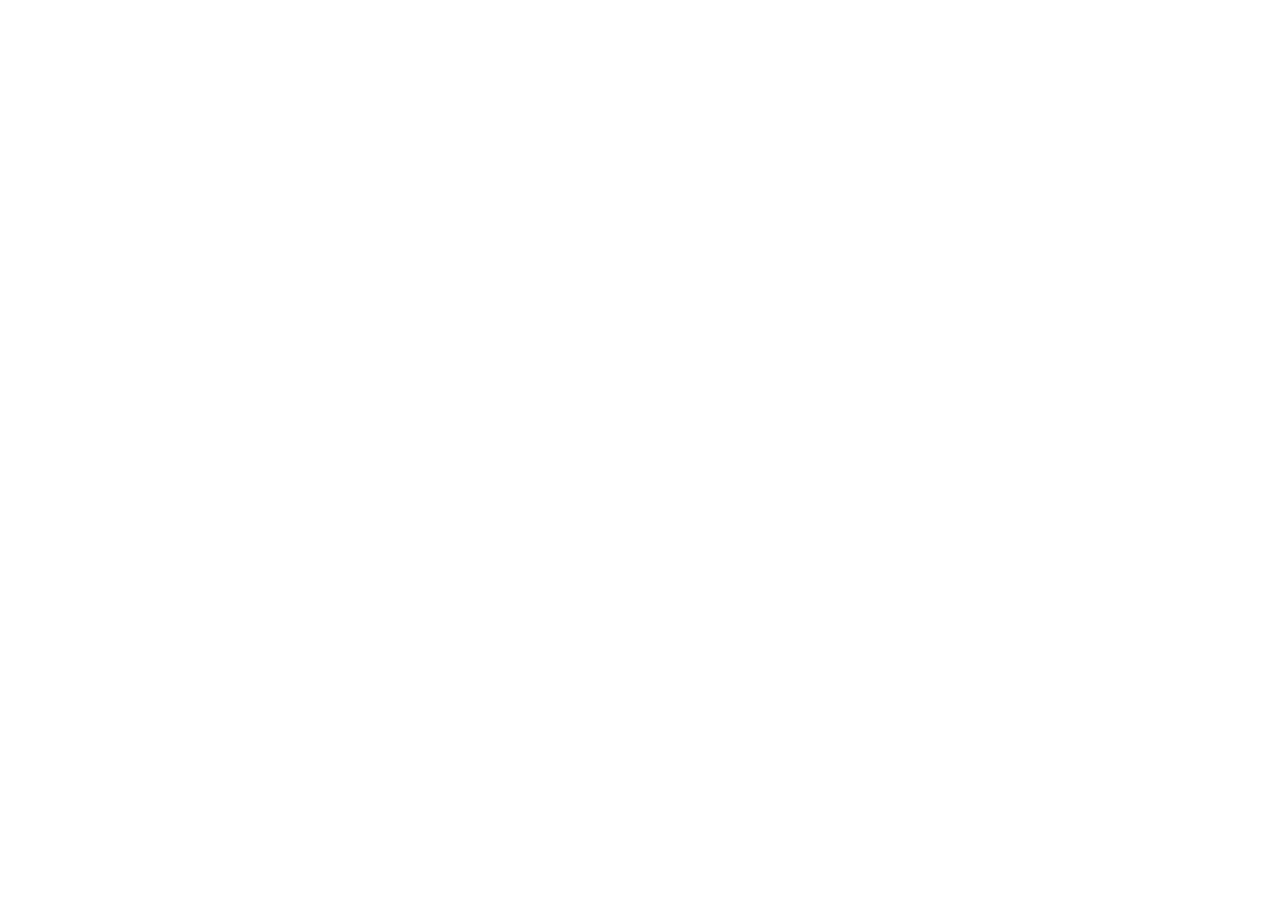
==== digi_fab/4.html @ 652f7cb3 "work31" ====
<!DOCTYPE html>
<html lang="jp">
<head>
    <meta charset="UTF-8">
    <title>レーザーカット</title>

    <link href="https://fonts.googleapis.com/css2?family=Baloo+2:wght@400;700;800&display=swap" rel="stylesheet">
       <link rel="stylesheet" href="css/style.css">
</head>
<body>
   
</body>
</html>
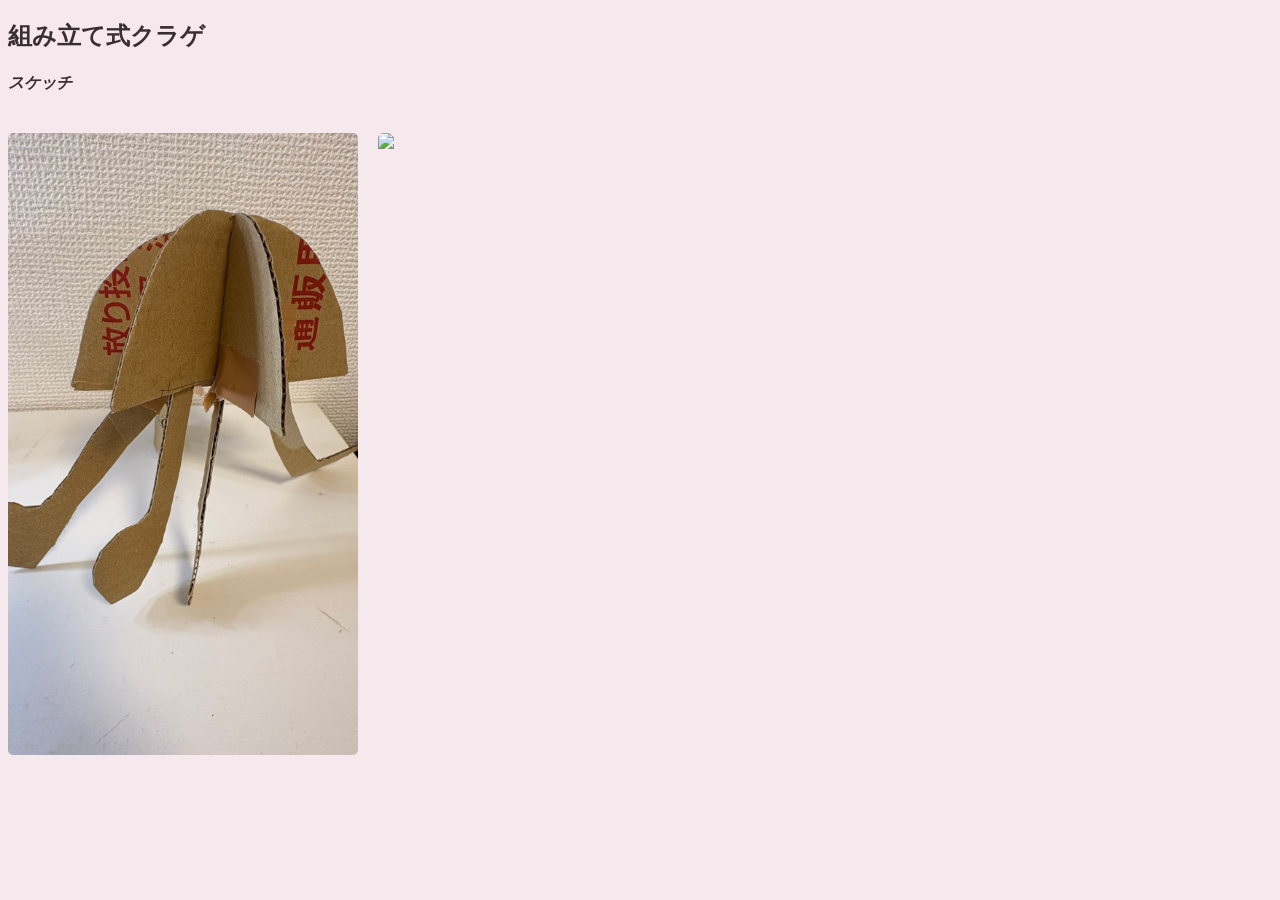
==== commit 29f5e388: "work32" ====
--- a/digi_fab/4.html
+++ b/digi_fab/4.html
@@ -5,9 +5,16 @@
     <title>レーザーカット</title>
 
     <link href="https://fonts.googleapis.com/css2?family=Baloo+2:wght@400;700;800&display=swap" rel="stylesheet">
-       <link rel="stylesheet" href="css/style.css">
+       <link rel="stylesheet" href="css/4html.css">
 </head>
 <body>
-   
+   <h2>組み立て式クラゲ</h2>
+<h4><em>スケッチ</em></h4><br>
+   <div class="image-container">
+    <img src="./images/段ボール.jpg" alt="写真1">
+    <img src=" alt="写真2">
+</div><br>
+
+
 </body>
 </html>
--- a/digi_fab/css/4html.css
+++ b/digi_fab/css/4html.css
@@ -0,0 +1,17 @@
+body {
+  background-color: #f6e9ee;
+  color: #382f33;
+}
+
+.image-container {
+    display: flex;
+    justify-content: flex-start;
+    gap: 20px;
+}
+
+.image-container img {
+    width: 350px;
+    height: auto;
+    object-fit: contain;
+    border-radius: 5px;
+}
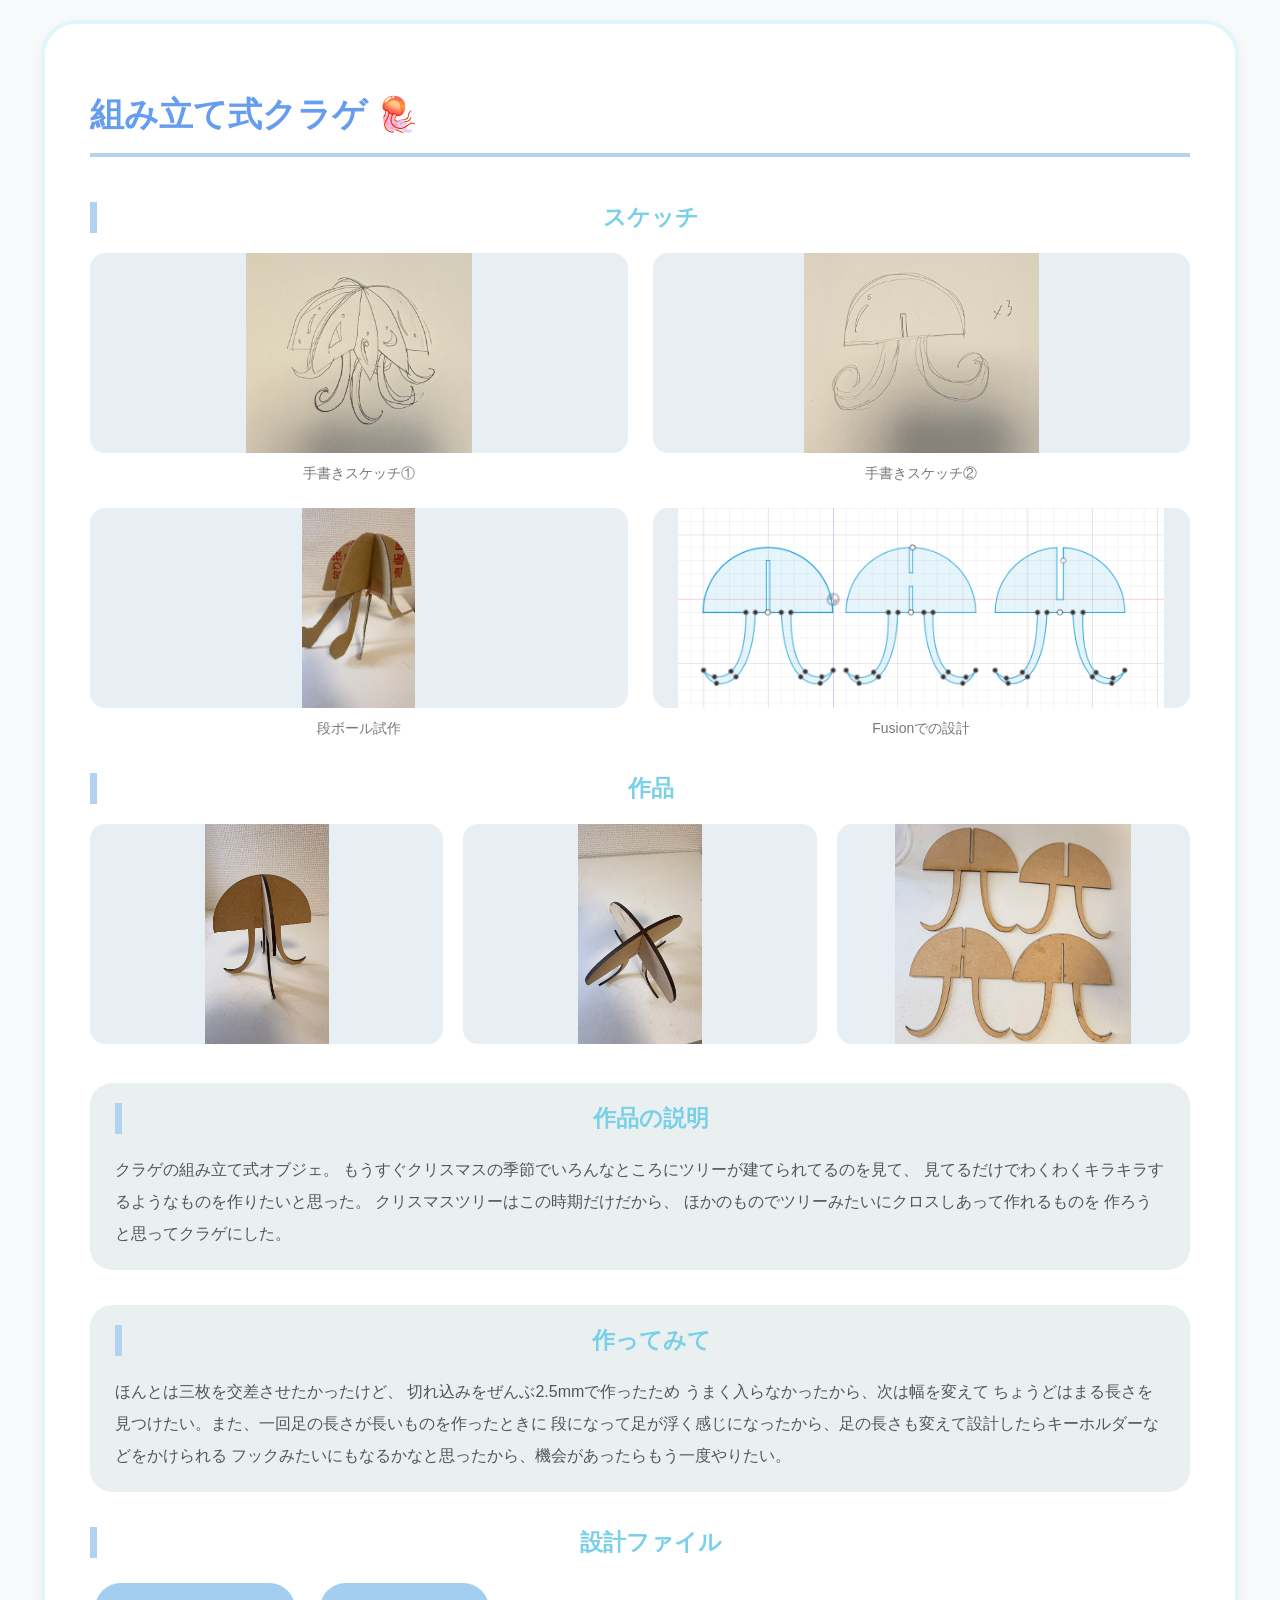
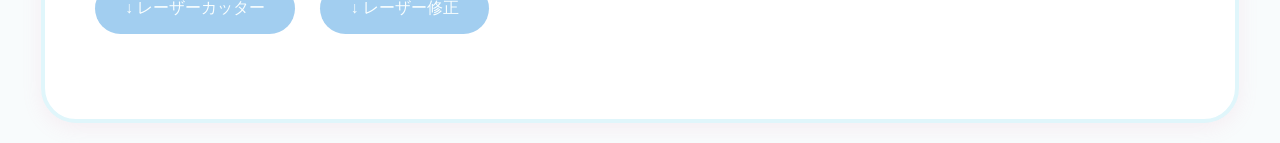
==== commit 5b484233: "work33" ====
--- a/digi_fab/4.html
+++ b/digi_fab/4.html
@@ -7,14 +7,103 @@
     <link href="https://fonts.googleapis.com/css2?family=Baloo+2:wght@400;700;800&display=swap" rel="stylesheet">
        <link rel="stylesheet" href="css/4html.css">
 </head>
+
 <body>
-   <h2>組み立て式クラゲ</h2>
-<h4><em>スケッチ</em></h4><br>
-   <div class="image-container">
-    <img src="./images/段ボール.jpg" alt="写真1">
-    <img src=" alt="写真2">
-</div><br>
 
+<main class="page">
+
+  <h1>組み立て式クラゲ 🪼</h1>
+
+  <!-- スケッチ -->
+  <section>
+    <h2>スケッチ</h2>
+
+    <div class="sketch-grid">
+      <figure>
+        <img src="./images/スケッチ1.jpg" alt="手書きスケッチ">
+        <figcaption>手書きスケッチ①</figcaption>
+      </figure>
+
+      <figure>
+        <img src="./images/スケッチ2.jpg" alt="手書きスケッチ">
+        <figcaption>手書きスケッチ②</figcaption>
+      </figure>
+
+      <figure>
+        <img src="./images/段ボール.jpg" alt="段ボール試作">
+        <figcaption>段ボール試作</figcaption>
+      </figure>
+
+      <figure>
+        <img src="./images/スクリーンショット 2026-11-09 173609.png"
+             alt="Fusionでの設計">
+        <figcaption>Fusionでの設計</figcaption>
+      </figure>
+    </div>
+  </section>
+
+  <!-- 作品 -->
+  <section>
+    <h2>作品</h2>
+
+    <div class="works-grid">
+      <figure>
+        <img src="./images/jellhyfish1.jpg" alt="クラゲの完成写真">
+      </figure>
+
+      <figure>
+        <img src="./images/jellyfish2.jpg" alt="クラゲの別角度">
+      </figure>
+
+      <figure>
+        <img src="./images/jellyfish4.jpg" alt="クラゲのパーツ">
+      </figure>
+    </div>
+  </section>
+
+  <!-- 作品の説明 -->
+  <section class="text-box">
+    <h2>作品の説明</h2>
+    <p>
+      クラゲの組み立て式オブジェ。 もうすぐクリスマスの季節でいろんなところにツリーが建てられてるのを見て、
+       見てるだけでわくわくキラキラするようなものを作りたいと思った。 クリスマスツリーはこの時期だけだから、
+       ほかのものでツリーみたいにクロスしあって作れるものを 作ろうと思ってクラゲにした。
+    </p>
+  </section>
+
+  <!-- 作ってみて -->
+  <section class="text-box">
+    <h2>作ってみて</h2>
+    <p>
+      ほんとは三枚を交差させたかったけど、
+    切れ込みをぜんぶ2.5mmで作ったため
+    うまく入らなかったから、次は幅を変えて
+    ちょうどはまる長さを見つけたい。また、一回足の長さが長いものを作ったときに
+段になって足が浮く感じになったから、足の長さも変えて設計したらキーホルダーなどをかけられる
+フックみたいにもなるかなと思ったから、機会があったらもう一度やりたい。
+    </p>
+  </section>
+
+  
+
+  <!-- 設計ファイル -->
+  <section id="files">
+    <h2>設計ファイル</h2>
+
+    <div class="file-links">
+      <a href="./files/レーザーカッター.dxf" download>
+        ↓ レーザーカッター
+      </a>
+
+      <a href="./files/レーザー修正.dxf" download>
+        ↓ レーザー修正
+      </a>
+    </div>
+  </section>
+
+</main>
+
+</body>
 
 </body>
 </html>
--- a/digi_fab/css/4html.css
+++ b/digi_fab/css/4html.css
@@ -1,17 +1,266 @@
+
 body {
-  background-color: #f6e9ee;
-  color: #382f33;
+  background-color: #e6eff6;
+  color: #555;
+  font-family: "Yu Gothic", sans-serif;
+  padding: 30px;
+}
+
+h2 {
+  text-align: center;
+  color: #9fd9f6;
+  font-size: 30px;
+  margin-bottom: 40px;
+}
+
+.section {
+  background: white;
+  padding: 25px;
+  margin: 30px auto;
+  max-width: 900px;
+  border-radius: 20px;
+  box-shadow: 0 4px 12px rgba(0,0,0,0.06);
+}
+
+h3 {
+  color: #7ab4ee;
+  border-bottom: 2px solid #61c5e6;
+  padding-bottom: 10px;
+  margin-bottom: 20px;
 }
 
 .image-container {
-    display: flex;
-    justify-content: flex-start;
-    gap: 20px;
+  display: flex;
+  justify-content: flex-start;
+  gap: 20px;
+  margin-bottom: 20px;
 }
 
 .image-container img {
-    width: 350px;
-    height: auto;
-    object-fit: contain;
-    border-radius: 5px;
-}
+  width: calc(50% - 10px);
+  height: 220px;
+  object-fit: contain;
+  background: #eef2f5;
+  border-radius: 12px;
+}
+
+.works img {
+  width: calc(33.33% - 14px);
+  height: 230px;
+  object-fit: contain;
+  border-radius: 12px;
+}
+
+.description {
+  background: #eaf0f6;
+  padding: 20px;
+  border-radius: 12px;
+  line-height: 2;
+}
+
+.menu-link,
+.file-links a {
+  display: inline-block;
+  padding: 12px 22px;
+  margin: 5px;
+  background: #d8ebfa;
+  color: #405288;
+  border-radius: 12px;
+  text-decoration: none;
+}
+
+.menu-link:hover,
+.file-links a:hover {
+  background: #d8ebfa;
+}
+.image-container figure {
+  width: 50%;
+  margin: 0;
+  text-align: center;
+}
+
+.image-container figure img {
+  width: 100%;
+  height: 220px;
+  object-fit: contain;
+  border-radius: 12px;
+}
+
+.image-container figcaption {
+  margin-top: 10px;
+  font-size: 14px;
+  color: #888;
+}
+
+/* 全体の背景 */
+body {
+  margin: 0;
+  padding: 20px;
+  background: #f8fbfc;
+  color: #555;
+  font-family: "Yu Gothic", sans-serif;
+}
+
+/* 白いメインカード */
+.page {
+  max-width: 1100px;
+  margin: auto;
+  padding: 45px;
+  background: white;
+  border: 4px solid #e0f6fb;
+  border-radius: 35px;
+  box-shadow: 0 5px 20px rgba(230, 140, 175, 0.12);
+}
+
+/* メインタイトル */
+h1 {
+  color: #669df0;
+  font-size: 34px;
+  margin-bottom: 45px;
+  border-bottom: 4px solid #b2d2f1;
+  padding-bottom: 15px;
+}
+
+/* 各セクション */
+section {
+  margin-bottom: 35px;
+}
+
+/* 見出し */
+h2 {
+  color: #79d0e8;
+  font-size: 23px;
+  border-left: 7px solid #b2d2f1;
+  padding-left: 15px;
+  margin-bottom: 20px;
+}
+
+/* スケッチ：2列 */
+.sketch-grid {
+  display: grid;
+  grid-template-columns: repeat(2, 1fr);
+  gap: 25px;
+}
+
+figure {
+  margin: 0;
+  text-align: center;
+}
+
+.sketch-grid img {
+  width: 100%;
+  height: 200px;
+  object-fit: contain;
+  background: #e7eff5;
+  border-radius: 15px;
+}
+
+figcaption {
+  margin-top: 8px;
+  color: #777;
+  font-size: 14px;
+}
+
+/* 作品：3列 */
+.works-grid {
+  display: grid;
+  grid-template-columns: repeat(3, 1fr);
+  gap: 20px;
+}
+
+.works-grid img {
+  width: 100%;
+  height: 220px;
+  object-fit: contain;
+  background: #e7eff5;
+  border-radius: 15px;
+}
+
+/* 説明文のボックス */
+.text-box {
+  background: #eaf0f0;
+  padding: 20px 25px;
+  border-radius: 22px;
+}
+
+.text-box h2 {
+  margin-top: 0;
+}
+
+.text-box p {
+  line-height: 2;
+  margin-bottom: 0;
+}
+
+/* ボタン */
+.button-area {
+  display: flex;
+  justify-content: center;
+  gap: 25px;
+  margin: 30px 0 45px;
+}
+
+.pink-button {
+  display: inline-block;
+  width: 280px;
+  padding: 15px;
+  text-align: center;
+  background: #a2cef0;
+  color: white;
+  border-radius: 40px;
+  text-decoration: none;
+  transition: 0.3s;
+}
+
+.pink-button:hover {
+  background: #edf0f1;
+  transform: translateY(-3px);
+}
+
+/* 設計ファイル */
+.file-links {
+  display: flex;
+  gap: 15px;
+}
+
+.file-links a {
+  display: inline-block;
+  padding: 15px 30px;
+  background: #a2cef0;
+  color: #f9fefe;
+  border-radius: 30px;
+  text-decoration: none;
+  transition: 0.3s;
+}
+
+.file-links a:hover {
+  background: #cee4f2;
+}
+
+/* スマホ対応 */
+@media (max-width: 650px) {
+  body {
+    padding: 8px;
+  }
+
+  .page {
+    padding: 20px;
+  }
+
+  .sketch-grid {
+    grid-template-columns: 1fr;
+  }
+
+  .works-grid {
+    grid-template-columns: 1fr;
+  }
+
+  .button-area,
+  .file-links {
+    flex-direction: column;
+  }
+
+  .pink-button {
+    width: auto;
+  }
+}
